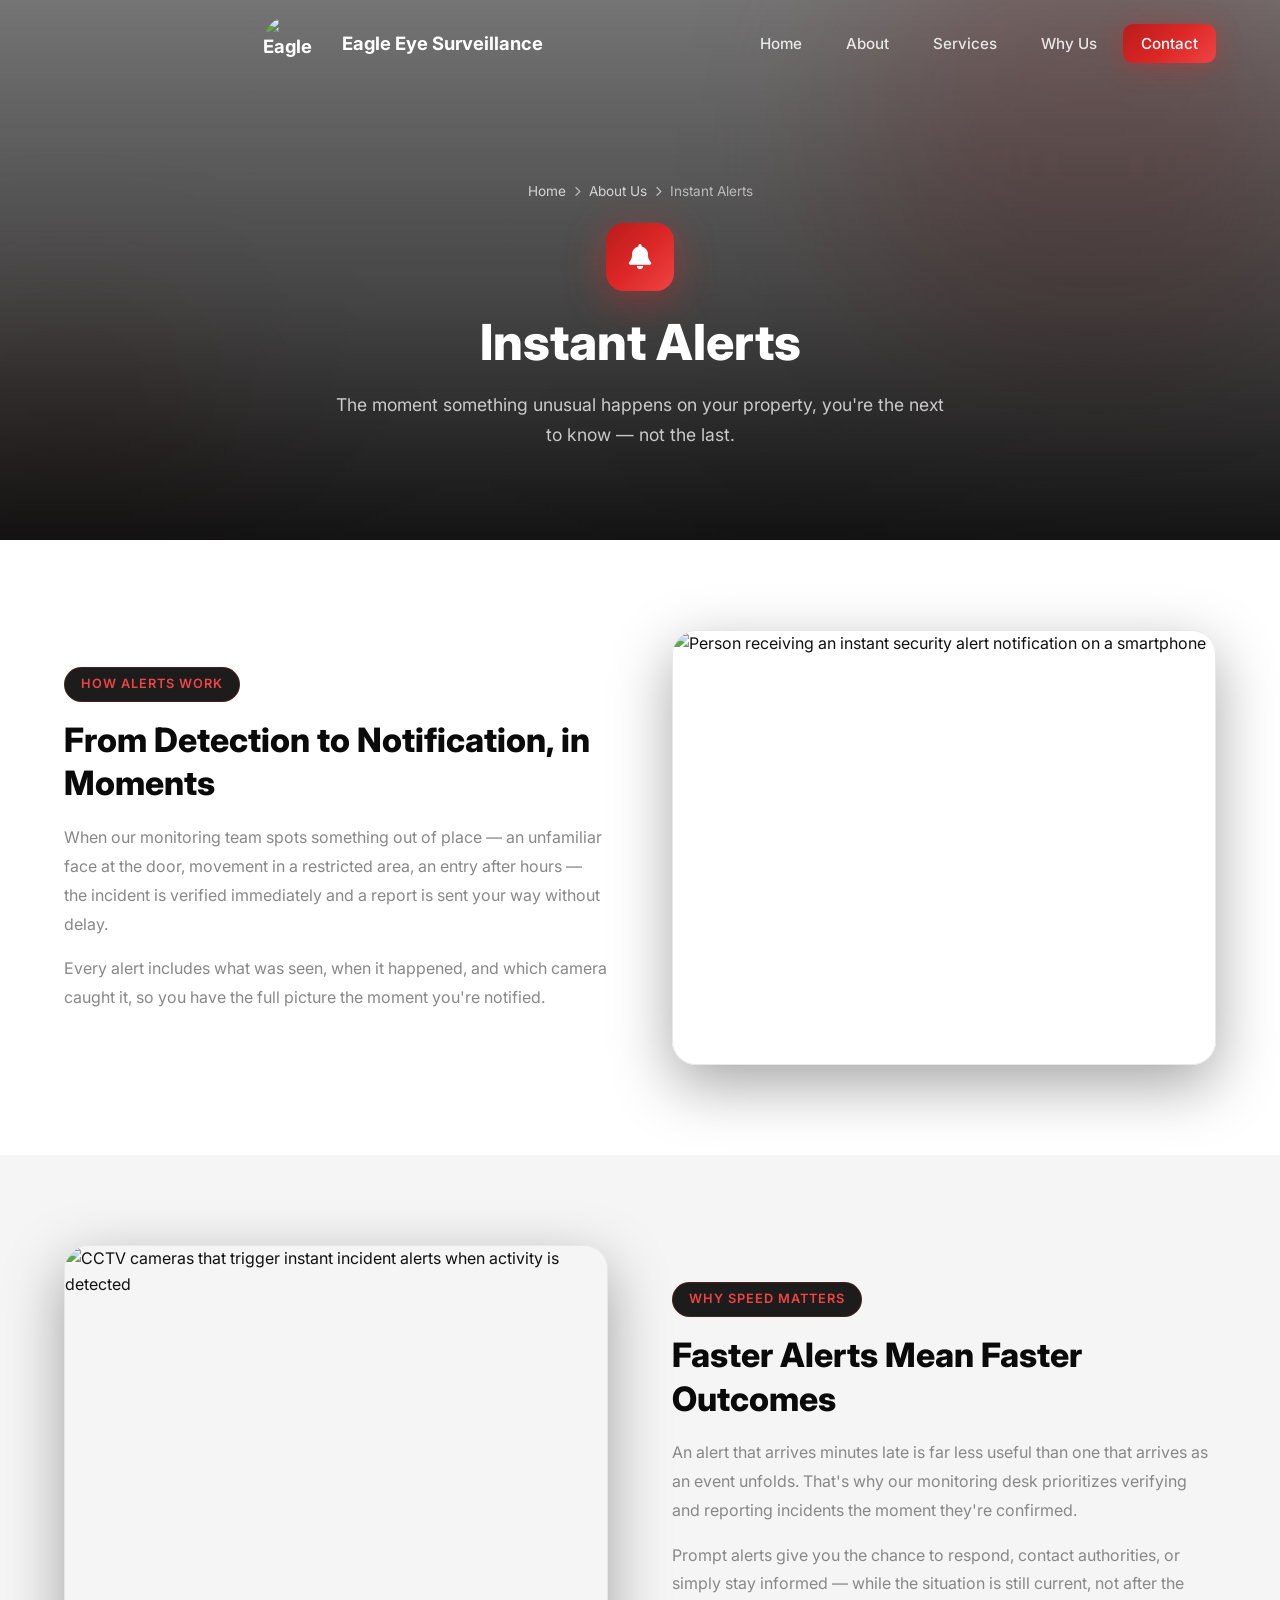
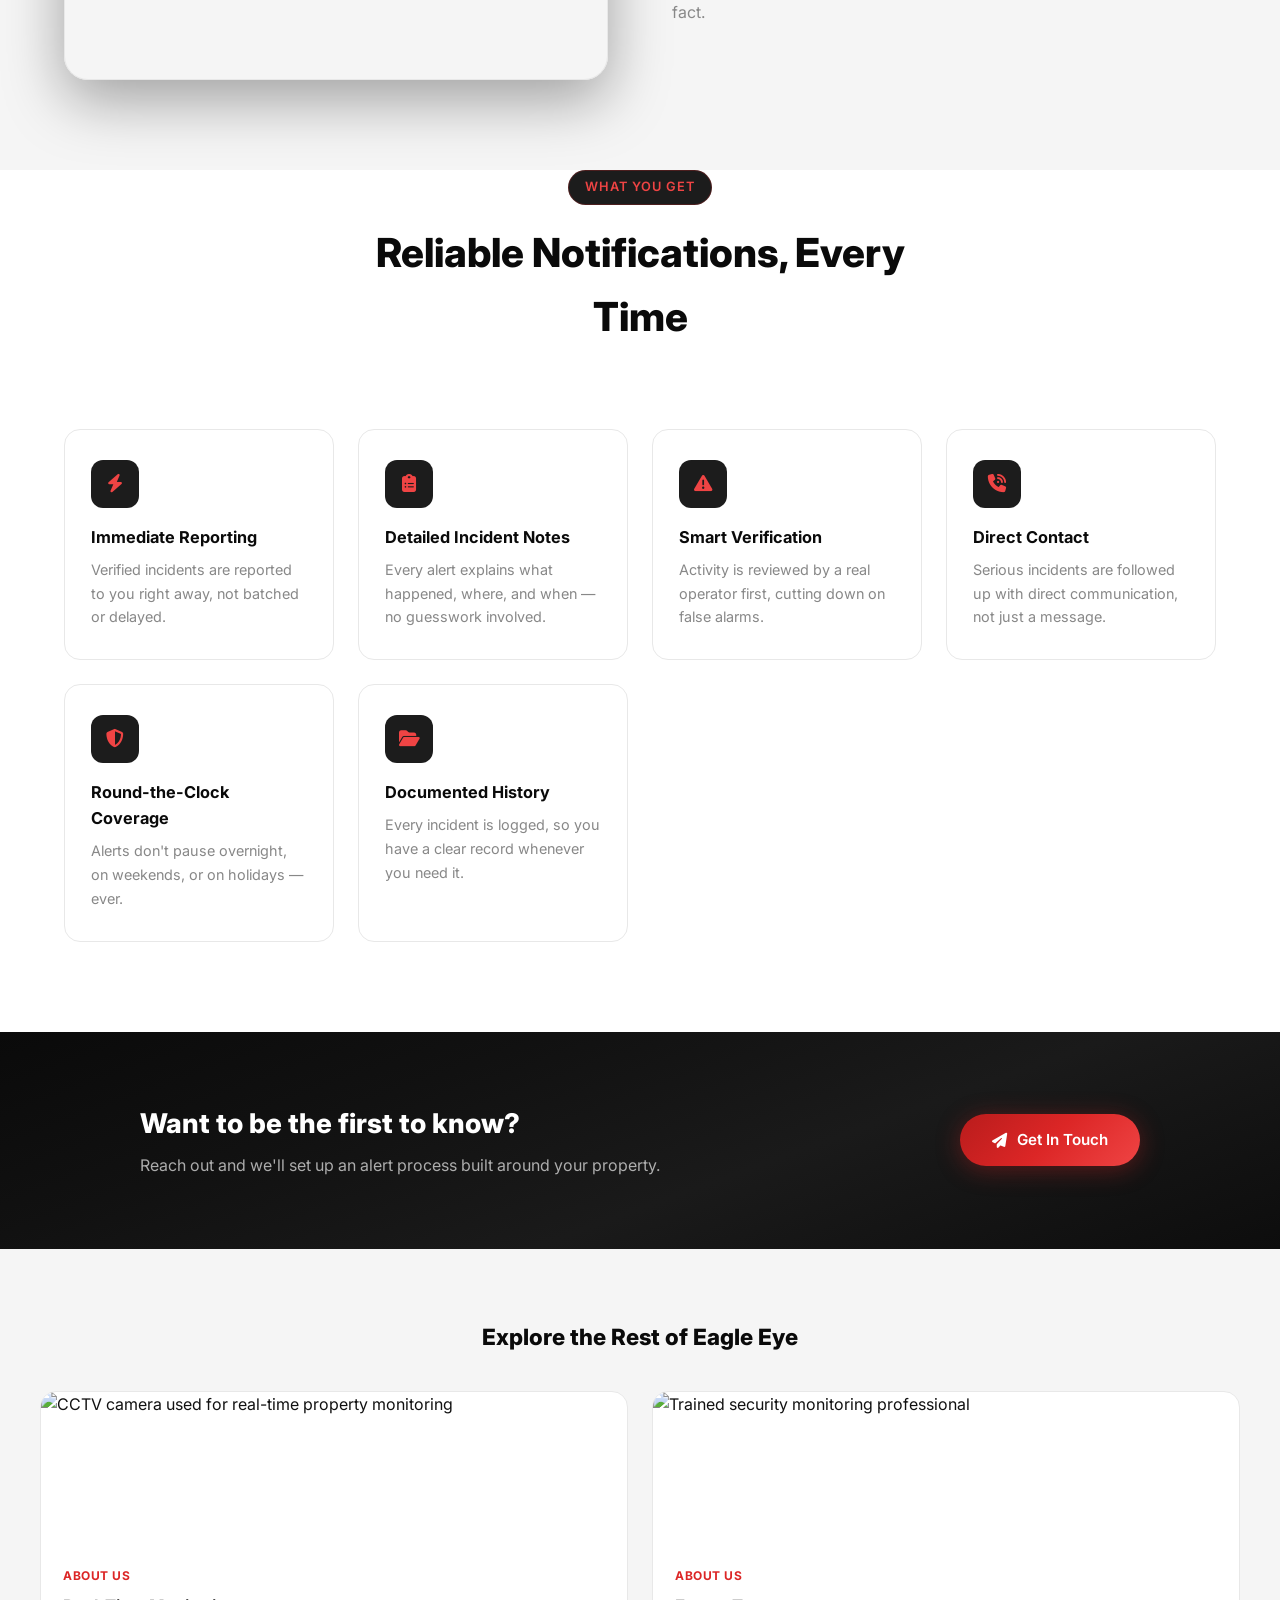
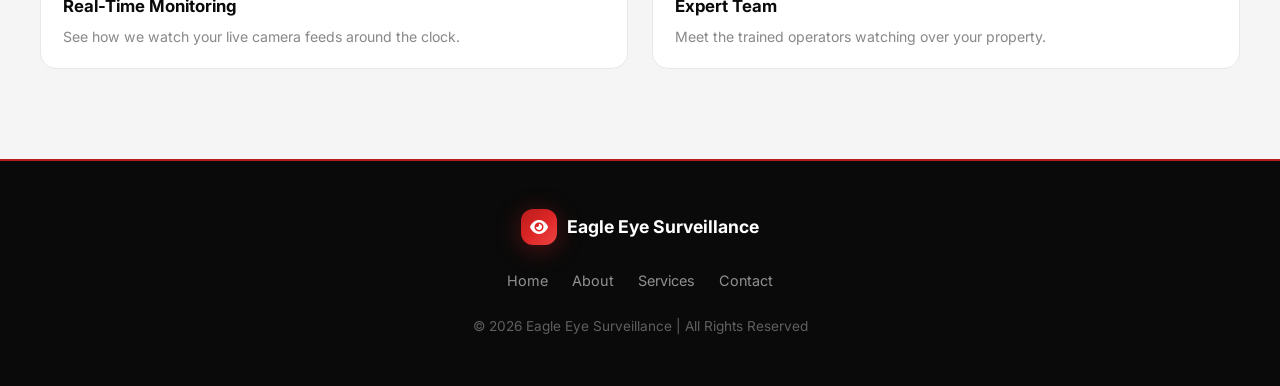
==== Alerts.html @ c729cc8d "Add files via upload" ====
<!DOCTYPE html>
<html lang="en">

<head>
    <meta charset="UTF-8">
    <meta name="viewport" content="width=device-width, initial-scale=1.0">
    <title>Instant Alerts | Eagle Eye Surveillance</title>
    <link rel="stylesheet" href="style.css">
    <link href="https://fonts.googleapis.com/css2?family=Inter:wght@300;400;500;600;700;800&display=swap" rel="stylesheet">
    <link rel="stylesheet" href="https://cdnjs.cloudflare.com/ajax/libs/font-awesome/6.5.1/css/all.min.css">
</head>

<body>

    <div class="bg-orbs" aria-hidden="true">
        <div class="orb orb-1"></div>
        <div class="orb orb-2"></div>
        <div class="orb orb-3"></div>
    </div>

    <!-- Navigation -->
    <nav class="navbar" id="navbar">
        <div class="nav-container">
            <a href="index.html#home" class="logo">
                <a href="#home" class="logo">
                <img src="https://raw.githubusercontent.com/Iqrawaseem8219/eaglee/main/WhatsApp%20Image%202026-08-06%20at%208.54.20%20PM.jpeg" alt="Eagle Eye Surveillance Logo" class="logo-img">
                <span>Eagle Eye Surveillance</span>
            </a>
            </a>

            <button class="hamburger" id="hamburger" aria-label="Toggle menu">
                <span></span>
                <span></span>
                <span></span>
            </button>

            <ul class="nav-links" id="navLinks">
                <li><a href="index.html#home" class="nav-link">Home</a></li>
                <li><a href="index.html#about" class="nav-link active">About</a></li>
                <li><a href="index.html#services" class="nav-link">Services</a></li>
                <li><a href="index.html#features" class="nav-link">Why Us</a></li>
                <li><a href="index.html#contact" class="nav-link nav-cta">Contact</a></li>
            </ul>
        </div>
    </nav>

    <!-- Detail Hero -->
    <section class="detail-hero"
        style="background-image: url('https://images.unsplash.com/photo-1558002038-1055907df827?auto=format&fit=crop&w=1600&q=80');">
        <div class="detail-hero-content">
            <div class="detail-breadcrumb">
                <a href="index.html#home">Home</a>
                <i class="fas fa-chevron-right" style="font-size:0.65rem;"></i>
                <a href="index.html#about">About Us</a>
                <i class="fas fa-chevron-right" style="font-size:0.65rem;"></i>
                <span>Instant Alerts</span>
            </div>
            <div class="detail-hero-icon"><i class="fas fa-bell"></i></div>
            <h1>Instant Alerts</h1>
            <p>
                The moment something unusual happens on your property, you're the next to know —
                not the last.
            </p>
        </div>
    </section>

    <!-- Detail Body -->
    <main class="detail-body">

        <div class="detail-split">
            <div class="detail-split-text reveal">
                <span class="section-tag">How Alerts Work</span>
                <h2>From Detection to Notification, in Moments</h2>
                <p>
                    When our monitoring team spots something out of place — an unfamiliar face at
                    the door, movement in a restricted area, an entry after hours — the incident is
                    verified immediately and a report is sent your way without delay.
                </p>
                <p>
                    Every alert includes what was seen, when it happened, and which camera caught
                    it, so you have the full picture the moment you're notified.
                </p>
            </div>
            <div class="detail-split-visual reveal">
                <img src="https://images.unsplash.com/photo-1558002038-1055907df827?auto=format&fit=crop&w=1000&q=80"
                    alt="Person receiving an instant security alert notification on a smartphone">
            </div>
        </div>

        <div class="detail-split alt">
            <div class="detail-split-inner">
                <div class="detail-split-visual reveal">
                    <img src="https://images.unsplash.com/photo-1563920443079-783e5c786b83?auto=format&fit=crop&w=1000&q=80"
                        alt="CCTV cameras that trigger instant incident alerts when activity is detected">
                </div>
                <div class="detail-split-text reveal">
                    <span class="section-tag">Why Speed Matters</span>
                    <h2>Faster Alerts Mean Faster Outcomes</h2>
                    <p>
                        An alert that arrives minutes late is far less useful than one that arrives
                        as an event unfolds. That's why our monitoring desk prioritizes verifying and
                        reporting incidents the moment they're confirmed.
                    </p>
                    <p>
                        Prompt alerts give you the chance to respond, contact authorities, or simply
                        stay informed — while the situation is still current, not after the fact.
                    </p>
                </div>
            </div>
        </div>

        <div class="section-header reveal" style="padding: 0 24px;">
            <span class="section-tag">What You Get</span>
            <h2>Reliable Notifications, Every Time</h2>
        </div>
        <div class="detail-feature-grid">
            <div class="detail-feature-card reveal">
                <i class="fas fa-bolt"></i>
                <h4>Immediate Reporting</h4>
                <p>Verified incidents are reported to you right away, not batched or delayed.</p>
            </div>
            <div class="detail-feature-card reveal">
                <i class="fas fa-clipboard-list"></i>
                <h4>Detailed Incident Notes</h4>
                <p>Every alert explains what happened, where, and when — no guesswork involved.</p>
            </div>
            <div class="detail-feature-card reveal">
                <i class="fas fa-triangle-exclamation"></i>
                <h4>Smart Verification</h4>
                <p>Activity is reviewed by a real operator first, cutting down on false alarms.</p>
            </div>
            <div class="detail-feature-card reveal">
                <i class="fas fa-phone-volume"></i>
                <h4>Direct Contact</h4>
                <p>Serious incidents are followed up with direct communication, not just a message.</p>
            </div>
            <div class="detail-feature-card reveal">
                <i class="fas fa-shield-halved"></i>
                <h4>Round-the-Clock Coverage</h4>
                <p>Alerts don't pause overnight, on weekends, or on holidays — ever.</p>
            </div>
            <div class="detail-feature-card reveal">
                <i class="fas fa-folder-open"></i>
                <h4>Documented History</h4>
                <p>Every incident is logged, so you have a clear record whenever you need it.</p>
            </div>
        </div>

        <section class="detail-cta">
            <div class="detail-cta-inner">
                <div>
                    <h3>Want to be the first to know?</h3>
                    <p>Reach out and we'll set up an alert process built around your property.</p>
                </div>
                <a href="index.html#contact" class="btn btn-primary">
                    <i class="fas fa-paper-plane"></i> Get In Touch
                </a>
            </div>
        </section>

        <section class="other-sections">
            <div class="other-sections-inner">
                <h3>Explore the Rest of Eagle Eye</h3>
                <div class="other-cards">
                    <a href="Monitoring.html" class="other-card">
                        <img src="https://images.unsplash.com/photo-1566060475410-1159300f046f?auto=format&fit=crop&w=600&q=80"
                            alt="CCTV camera used for real-time property monitoring">
                        <div class="other-card-body">
                            <span>About Us</span>
                            <h4>Real-Time Monitoring</h4>
                            <p>See how we watch your live camera feeds around the clock.</p>
                        </div>
                    </a>
                    <a href="team.html" class="other-card">
                        <img src="https://images.unsplash.com/photo-1485230405346-71acb9518d9c?auto=format&fit=crop&w=600&q=80"
                            alt="Trained security monitoring professional">
                        <div class="other-card-body">
                            <span>About Us</span>
                            <h4>Expert Team</h4>
                            <p>Meet the trained operators watching over your property.</p>
                        </div>
                    </a>
                </div>
            </div>
        </section>

    </main>

    <!-- Footer -->
    <footer class="footer">
        <div class="footer-content">
            <div class="footer-brand">
                <div class="logo-icon small">
                    <i class="fas fa-eye"></i>
                </div>
                <span>Eagle Eye Surveillance</span>
            </div>
            <div class="footer-links">
                <a href="index.html#home">Home</a>
                <a href="index.html#about">About</a>
                <a href="index.html#services">Services</a>
                <a href="index.html#contact">Contact</a>
            </div>
            <p class="footer-copy">&copy; 2026 Eagle Eye Surveillance | All Rights Reserved</p>
        </div>
    </footer>

    <button class="back-to-top" id="backToTop" aria-label="Back to top">
        <i class="fas fa-arrow-up"></i>
    </button>

    <script src="script.js"></script>
</body>

</html>
---- style.css ----
/* ===== CSS Variables — Black, Red & White ===== */
:root {
    --black: #0a0a0a;
    --black-soft: #111111;
    --black-card: #161616;
    --black-muted: #1c1c1c;
    --gray-dark: #2a2a2a;
    --gray-mid: #888888;
    --gray-light: #cccccc;
    --white: #ffffff;
    --white-soft: #f5f5f5;
    --white-muted: #e8e8e8;
    --red: #dc2626;
    --red-bright: #ef4444;
    --red-dark: #b91c1c;
    --red-deep: #991b1b;
    --gradient-primary: linear-gradient(135deg, #b91c1c 0%, #dc2626 50%, #ef4444 100%);
    --gradient-hero: linear-gradient(160deg, #0a0a0a 0%, #111111 30%, #1a1a1a 60%, #0d0d0d 100%);
    --shadow-sm: 0 2px 8px rgba(0, 0, 0, 0.15);
    --shadow-md: 0 8px 30px rgba(0, 0, 0, 0.25);
    --shadow-lg: 0 20px 60px rgba(0, 0, 0, 0.35);
    --shadow-red: 0 4px 25px rgba(220, 38, 38, 0.35);
    --shadow-red-lg: 0 8px 40px rgba(220, 38, 38, 0.45);
    --radius: 16px;
    --radius-lg: 24px;
    --transition: 0.35s cubic-bezier(0.4, 0, 0.2, 1);
}

/* ===== Reset & Base ===== */
*,
*::before,
*::after {
    margin: 0;
    padding: 0;
    box-sizing: border-box;
}

html {
    scroll-behavior: smooth;
    scroll-padding-top: 80px;
}

body {
    font-family: 'Inter', sans-serif;
    background: var(--white-soft);
    color: var(--black-soft);
    overflow-x: hidden;
    line-height: 1.6;
}

/* ===== Background Orbs ===== */
.bg-orbs {
    position: fixed;
    inset: 0;
    pointer-events: none;
    z-index: 0;
    overflow: hidden;
}

.orb {
    position: absolute;
    border-radius: 50%;
    filter: blur(90px);
    opacity: 0.25;
    animation: float 20s ease-in-out infinite;
}

.orb-1 {
    width: 500px;
    height: 500px;
    background: var(--red);
    top: -10%;
    right: -5%;
    animation-delay: 0s;
}

.orb-2 {
    width: 400px;
    height: 400px;
    background: var(--red-dark);
    bottom: 20%;
    left: -10%;
    animation-delay: -7s;
}

.orb-3 {
    width: 300px;
    height: 300px;
    background: #333;
    top: 50%;
    left: 50%;
    animation-delay: -14s;
}

@keyframes float {
    0%, 100% { transform: translate(0, 0) scale(1); }
    33% { transform: translate(30px, -30px) scale(1.05); }
    66% { transform: translate(-20px, 20px) scale(0.95); }
}

/* ===== Navigation ===== */
.navbar {
    position: fixed;
    top: 0;
    left: 0;
    width: 100%;
    z-index: 1000;
    padding: 16px 0;
    transition: var(--transition);
    background: transparent;
}

.navbar.scrolled {
    background: rgba(10, 10, 10, 0.95);
    backdrop-filter: blur(20px);
    -webkit-backdrop-filter: blur(20px);
    box-shadow: 0 4px 30px rgba(0, 0, 0, 0.4);
    padding: 12px 0;
}

.nav-container {
    max-width: 1200px;
    margin: 0 auto;
    padding: 0 24px;
    display: flex;
    justify-content: space-between;
    align-items: center;
}

.logo {
    display: flex;
    align-items: center;
    gap: 12px;
    text-decoration: none;
    color: var(--white);
    font-weight: 700;
    font-size: 1.15rem;
    transition: var(--transition);
}

.logo:hover {
    transform: scale(1.03);
}

.logo-icon {
    width: 44px;
    height: 44px;
    background: var(--gradient-primary);
    border-radius: 12px;
    display: flex;
    align-items: center;
    justify-content: center;
    font-size: 1.2rem;
    color: var(--white);
    box-shadow: var(--shadow-red);
    transition: var(--transition);
}

.logo:hover .logo-icon {
    transform: rotate(-8deg) scale(1.08);
    box-shadow: var(--shadow-red-lg);
}

.logo-icon.small {
    width: 36px;
    height: 36px;
    font-size: 1rem;
}

.nav-links {
    display: flex;
    list-style: none;
    gap: 8px;
    align-items: center;
}

.nav-link {
    color: rgba(255, 255, 255, 0.85);
    text-decoration: none;
    padding: 10px 18px;
    border-radius: 10px;
    font-weight: 500;
    font-size: 0.95rem;
    transition: var(--transition);
    position: relative;
}

.nav-link::after {
    content: '';
    position: absolute;
    bottom: 4px;
    left: 50%;
    width: 0;
    height: 2px;
    background: var(--red-bright);
    transition: var(--transition);
    transform: translateX(-50%);
    border-radius: 2px;
}

.nav-link:hover,
.nav-link.active {
    color: var(--white);
    background: rgba(255, 255, 255, 0.06);
}

.nav-link:hover::after,
.nav-link.active::after {
    width: 60%;
}

.nav-cta {
    background: var(--gradient-primary) !important;
    color: var(--white) !important;
    box-shadow: var(--shadow-red);
}

.nav-cta:hover {
    transform: translateY(-2px);
    box-shadow: var(--shadow-red-lg);
}

.nav-cta::after {
    display: none;
}

/* Hamburger */
.hamburger {
    display: none;
    flex-direction: column;
    gap: 5px;
    background: none;
    border: none;
    cursor: pointer;
    padding: 8px;
    z-index: 1001;
}

.hamburger span {
    display: block;
    width: 26px;
    height: 2.5px;
    background: var(--white);
    border-radius: 3px;
    transition: var(--transition);
}

.hamburger.active span:nth-child(1) {
    transform: rotate(45deg) translate(5px, 5px);
}

.hamburger.active span:nth-child(2) {
    opacity: 0;
}

.hamburger.active span:nth-child(3) {
    transform: rotate(-45deg) translate(5px, -5px);
}

/* ===== Hero Section ===== */
.hero {
    min-height: 100vh;
    background: var(--gradient-hero);
    display: flex;
    align-items: center;
    justify-content: center;
    position: relative;
    overflow: hidden;
    padding: 120px 24px 80px;
}

.hero-grid {
    position: absolute;
    inset: 0;
    background-image:
        linear-gradient(rgba(220, 38, 38, 0.04) 1px, transparent 1px),
        linear-gradient(90deg, rgba(220, 38, 38, 0.04) 1px, transparent 1px);
    background-size: 60px 60px;
    mask-image: radial-gradient(ellipse at center, black 20%, transparent 70%);
    -webkit-mask-image: radial-gradient(ellipse at center, black 20%, transparent 70%);
}

.hero-content {
    position: relative;
    z-index: 2;
    text-align: center;
    max-width: 900px;
    color: var(--white);
}

.hero-badge {
    display: inline-flex;
    align-items: center;
    gap: 8px;
    background: rgba(255, 255, 255, 0.06);
    border: 1px solid rgba(220, 38, 38, 0.4);
    backdrop-filter: blur(10px);
    padding: 8px 20px;
    border-radius: 50px;
    font-size: 0.875rem;
    font-weight: 500;
    margin-bottom: 28px;
    animation: fadeInDown 0.8s ease;
}

.hero-badge i {
    color: var(--red-bright);
}

.hero-title {
    font-size: clamp(2.2rem, 5vw, 3.75rem);
    font-weight: 800;
    line-height: 1.15;
    margin-bottom: 24px;
    animation: fadeInUp 0.8s ease 0.1s both;
}

.gradient-text {
    background: linear-gradient(135deg, #ef4444, #dc2626, #ffffff);
    -webkit-background-clip: text;
    -webkit-text-fill-color: transparent;
    background-clip: text;
}

.hero-subtitle {
    font-size: clamp(1rem, 2vw, 1.25rem);
    color: rgba(255, 255, 255, 0.7);
    max-width: 650px;
    margin: 0 auto 40px;
    line-height: 1.7;
    animation: fadeInUp 0.8s ease 0.2s both;
}

.hero-buttons {
    display: flex;
    gap: 16px;
    justify-content: center;
    flex-wrap: wrap;
    margin-bottom: 60px;
    animation: fadeInUp 0.8s ease 0.3s both;
}

/* ===== Buttons ===== */
.btn {
    display: inline-flex;
    align-items: center;
    gap: 10px;
    padding: 14px 32px;
    border-radius: 50px;
    font-weight: 600;
    font-size: 0.95rem;
    text-decoration: none;
    border: none;
    cursor: pointer;
    transition: var(--transition);
    position: relative;
    overflow: hidden;
}

.btn::before {
    content: '';
    position: absolute;
    inset: 0;
    background: linear-gradient(135deg, rgba(255,255,255,0.15), transparent);
    opacity: 0;
    transition: var(--transition);
}

.btn:hover::before {
    opacity: 1;
}

.btn-primary {
    background: var(--gradient-primary);
    color: var(--white);
    box-shadow: var(--shadow-red);
}

.btn-primary:hover {
    transform: translateY(-3px);
    box-shadow: var(--shadow-red-lg);
}

.btn-outline {
    background: transparent;
    color: var(--white);
    border: 2px solid rgba(255, 255, 255, 0.3);
}

.btn-outline:hover {
    background: rgba(220, 38, 38, 0.15);
    border-color: var(--red-bright);
    transform: translateY(-3px);
}

.btn-gmail {
    background: var(--gradient-primary);
    color: var(--white);
    box-shadow: var(--shadow-red);
    width: auto;
    justify-content: center;
    padding: 16px 36px;
    font-size: 1rem;
}

.btn-gmail:hover {
    transform: translateY(-3px) scale(1.02);
    box-shadow: var(--shadow-red-lg);
}

.btn-gmail i {
    transition: var(--transition);
}

.btn-gmail:hover i {
    transform: translateX(4px) translateY(-2px);
}

/* Hero Stats */
.hero-stats {
    display: flex;
    align-items: center;
    justify-content: center;
    gap: 32px;
    flex-wrap: wrap;
    animation: fadeInUp 0.8s ease 0.4s both;
}

.stat {
    text-align: center;
}

.stat-number {
    font-size: 2.5rem;
    font-weight: 800;
    color: var(--red-bright);
}

.stat-suffix {
    font-size: 1.5rem;
    font-weight: 700;
    color: var(--red-bright);
}

.stat-label {
    display: block;
    font-size: 0.85rem;
    color: rgba(255, 255, 255, 0.55);
    margin-top: 4px;
    font-weight: 500;
}

.stat-divider {
    width: 1px;
    height: 50px;
    background: rgba(255, 255, 255, 0.12);
}

.hero-scroll {
    position: absolute;
    bottom: 30px;
    left: 50%;
    transform: translateX(-50%);
    animation: bounce 2s infinite;
}

.hero-scroll a {
    color: rgba(255, 255, 255, 0.45);
    font-size: 1.2rem;
    transition: var(--transition);
}

.hero-scroll a:hover {
    color: var(--red-bright);
}

/* ===== Home Showcase (picture section) ===== */
.home-showcase {
    background: var(--black);
    padding: 100px 24px;
    position: relative;
    z-index: 1;
    overflow: hidden;
    border-bottom: 1px solid rgba(255, 255, 255, 0.06);
}

.showcase-grid {
    max-width: 1200px;
    margin: 0 auto;
    display: grid;
    grid-template-columns: 1fr 1fr;
    gap: 64px;
    align-items: center;
}

.showcase-text {
    color: var(--white);
}

.showcase-text .section-tag {
    margin-bottom: 18px;
}

.showcase-text h2 {
    font-size: clamp(1.7rem, 3.4vw, 2.3rem);
    font-weight: 800;
    margin-bottom: 18px;
    line-height: 1.25;
}

.showcase-text > p {
    color: rgba(255, 255, 255, 0.65);
    line-height: 1.75;
    margin-bottom: 28px;
}

.showcase-list {
    list-style: none;
    display: flex;
    flex-direction: column;
    gap: 16px;
}

.showcase-list li {
    display: flex;
    align-items: flex-start;
    gap: 14px;
    color: rgba(255, 255, 255, 0.8);
    font-size: 0.95rem;
    line-height: 1.6;
}

.showcase-list li i {
    width: 28px;
    height: 28px;
    min-width: 28px;
    border-radius: 8px;
    background: rgba(220, 38, 38, 0.15);
    color: var(--red-bright);
    display: flex;
    align-items: center;
    justify-content: center;
    font-size: 0.8rem;
    margin-top: 2px;
}

.showcase-visual {
    position: relative;
}

.showcase-image-wrap {
    position: relative;
    border-radius: var(--radius-lg);
    overflow: hidden;
    box-shadow: var(--shadow-lg);
    border: 1px solid rgba(255, 255, 255, 0.1);
    aspect-ratio: 4 / 3.1;
}

.showcase-image-wrap img {
    width: 100%;
    height: 100%;
    object-fit: cover;
    display: block;
    transition: transform 0.8s ease;
}

.showcase-image-wrap:hover img {
    transform: scale(1.06);
}

.showcase-image-wrap::after {
    content: '';
    position: absolute;
    inset: 0;
    background: linear-gradient(180deg, transparent 50%, rgba(0, 0, 0, 0.55) 100%);
    pointer-events: none;
}

.showcase-badge {
    position: absolute;
    bottom: 22px;
    left: 22px;
    z-index: 2;
    display: flex;
    align-items: center;
    gap: 14px;
    background: rgba(10, 10, 10, 0.85);
    backdrop-filter: blur(10px);
    -webkit-backdrop-filter: blur(10px);
    border: 1px solid rgba(220, 38, 38, 0.4);
    padding: 14px 20px;
    border-radius: 14px;
}

.showcase-badge i {
    font-size: 1.4rem;
    color: var(--red-bright);
}

.showcase-badge strong {
    display: block;
    color: var(--white);
    font-size: 1.05rem;
    font-weight: 700;
}

.showcase-badge span {
    display: block;
    color: rgba(255, 255, 255, 0.6);
    font-size: 0.78rem;
    margin-top: 2px;
}

.showcase-ring {
    position: absolute;
    top: -24px;
    right: -24px;
    width: 90px;
    height: 90px;
    border: 2px solid rgba(220, 38, 38, 0.35);
    border-radius: 50%;
    z-index: 0;
}

/* ===== Sections ===== */
.section {
    padding: 100px 24px;
    position: relative;
    z-index: 1;
}

.section-header {
    text-align: center;
    max-width: 650px;
    margin: 0 auto 60px;
}

.section-tag {
    display: inline-block;
    background: var(--black-muted);
    color: var(--red-bright);
    padding: 6px 16px;
    border-radius: 50px;
    font-size: 0.8rem;
    font-weight: 600;
    text-transform: uppercase;
    letter-spacing: 1px;
    margin-bottom: 16px;
    border: 1px solid rgba(220, 38, 38, 0.25);
}

.section-tag.light {
    background: rgba(220, 38, 38, 0.12);
    color: var(--red-bright);
    border-color: rgba(220, 38, 38, 0.3);
}

.section-header h2 {
    font-size: clamp(1.8rem, 4vw, 2.5rem);
    font-weight: 800;
    color: var(--black);
    margin-bottom: 16px;
}

.features .section-header h2 {
    color: var(--white);
}

.section-desc {
    color: var(--gray-mid);
    font-size: 1.05rem;
}

.section-desc.light {
    color: rgba(255, 255, 255, 0.6);
}

/* ===== About ===== */
.about {
    background: var(--white);
}

.about-grid {
    display: grid;
    grid-template-columns: repeat(auto-fit, minmax(300px, 1fr));
    gap: 30px;
    max-width: 1200px;
    margin: 0 auto;
}

.about-card {
    background: var(--white);
    padding: 40px 32px;
    border-radius: var(--radius-lg);
    box-shadow: var(--shadow-sm);
    border: 1px solid var(--white-muted);
    transition: var(--transition);
    text-align: center;
    display: block;
    text-decoration: none;
    color: inherit;
    cursor: pointer;
    position: relative;
}

.about-card:hover {
    transform: translateY(-8px);
    box-shadow: var(--shadow-lg);
    border-color: var(--red);
}

.about-cta {
    display: inline-flex;
    align-items: center;
    justify-content: center;
    gap: 6px;
    margin-top: 20px;
    color: var(--red);
    font-weight: 600;
    font-size: 0.85rem;
    letter-spacing: 0.2px;
    opacity: 0;
    transform: translateY(6px);
    transition: var(--transition);
}

.about-card:hover .about-cta {
    opacity: 1;
    transform: translateY(0);
}

.about-cta i {
    transition: var(--transition);
    font-size: 0.8rem;
}

.about-card:hover .about-cta i {
    transform: translateX(4px);
}

.about-icon {
    width: 64px;
    height: 64px;
    background: var(--gradient-primary);
    border-radius: 16px;
    display: flex;
    align-items: center;
    justify-content: center;
    margin: 0 auto 24px;
    font-size: 1.5rem;
    color: var(--white);
    transition: var(--transition);
}

.about-card:hover .about-icon {
    transform: scale(1.1) rotate(-5deg);
    box-shadow: var(--shadow-red);
}

.about-card h3 {
    font-size: 1.25rem;
    font-weight: 700;
    color: var(--black);
    margin-bottom: 12px;
}

.about-card p {
    color: var(--gray-mid);
    line-height: 1.7;
}

/* ===== Services Cards ===== */
.services {
    background: linear-gradient(180deg, var(--white-soft) 0%, var(--white) 100%);
}

.cards {
    display: grid;
    grid-template-columns: repeat(auto-fit, minmax(320px, 1fr));
    gap: 28px;
    max-width: 1200px;
    margin: 0 auto;
}

.card {
    background: var(--white);
    padding: 36px 32px;
    border-radius: var(--radius-lg);
    box-shadow: var(--shadow-sm);
    border: 1px solid var(--white-muted);
    transition: var(--transition);
    position: relative;
    overflow: hidden;
}

.card::before {
    content: '';
    position: absolute;
    top: 0;
    left: 0;
    right: 0;
    height: 3px;
    background: var(--gradient-primary);
    transform: scaleX(0);
    transform-origin: left;
    transition: var(--transition);
}

.card:hover {
    transform: translateY(-10px);
    box-shadow: var(--shadow-lg);
    border-color: rgba(220, 38, 38, 0.3);
}

.card:hover::before {
    transform: scaleX(1);
}

.card-icon {
    width: 56px;
    height: 56px;
    background: var(--black-muted);
    border-radius: 14px;
    display: flex;
    align-items: center;
    justify-content: center;
    font-size: 1.3rem;
    color: var(--red-bright);
    margin-bottom: 20px;
    transition: var(--transition);
}

.card:hover .card-icon {
    background: var(--gradient-primary);
    color: var(--white);
    transform: scale(1.1);
}

.card h3 {
    font-size: 1.15rem;
    font-weight: 700;
    color: var(--black);
    margin-bottom: 10px;
}

.card p {
    color: var(--gray-mid);
    font-size: 0.95rem;
    line-height: 1.6;
}

.card-hover-line {
    position: absolute;
    bottom: 0;
    left: 0;
    width: 100%;
    height: 0;
    background: linear-gradient(135deg, rgba(220, 38, 38, 0.04), rgba(0, 0, 0, 0.03));
    transition: var(--transition);
}

.card:hover .card-hover-line {
    height: 100%;
    z-index: -1;
}

/* ===== Features ===== */
.features {
    background: var(--gradient-hero);
    color: var(--white);
}

.feature-grid {
    display: grid;
    grid-template-columns: repeat(auto-fit, minmax(250px, 1fr));
    gap: 24px;
    max-width: 1200px;
    margin: 0 auto 50px;
}

.feature-item {
    background: rgba(255, 255, 255, 0.04);
    border: 1px solid rgba(255, 255, 255, 0.08);
    backdrop-filter: blur(10px);
    padding: 36px 28px;
    border-radius: var(--radius);
    text-align: center;
    transition: var(--transition);
}

.feature-item:hover {
    background: rgba(220, 38, 38, 0.1);
    transform: translateY(-6px);
    border-color: rgba(220, 38, 38, 0.45);
    box-shadow: 0 10px 40px rgba(0, 0, 0, 0.4);
}

.feature-icon {
    width: 60px;
    height: 60px;
    background: var(--gradient-primary);
    border-radius: 50%;
    display: flex;
    align-items: center;
    justify-content: center;
    margin: 0 auto 18px;
    font-size: 1.3rem;
    color: var(--white);
    transition: var(--transition);
}

.feature-item:hover .feature-icon {
    transform: scale(1.15);
    box-shadow: var(--shadow-red);
}

.feature-item h3 {
    font-size: 1.1rem;
    font-weight: 700;
    margin-bottom: 8px;
}

.feature-item p {
    font-size: 0.9rem;
    color: rgba(255, 255, 255, 0.6);
}

.features-quote {
    text-align: center;
    max-width: 700px;
    margin: 0 auto;
    font-size: 1.1rem;
    color: rgba(255, 255, 255, 0.65);
    font-style: italic;
    line-height: 1.8;
}

/* ===== Contact ===== */
.contact {
    background: var(--white-soft);
}
.contact-wrapper{
    display: flex;
    justify-content: space-between;
    align-items: center;
    gap: 60px;
    flex-wrap: wrap;
}

.contact-logo{
    flex: 1;
    display: flex;
    flex-direction: column;
    justify-content: center;
    align-items: center;
    text-align: center;
}
.contact-logo-img{
    width: 520px;
    height: auto;
    object-fit: contain;
}
.contact-wrapper {
    max-width: 900px;
    margin: 0 auto;
    display: grid;
    grid-template-columns: 200px 1fr;
    gap: 50px;
    align-items: center;
}


.contact-logo-badge {
    width: 110px;
    height: 110px;
    border-radius: 50%;
    background: var(--gradient-primary);
    display: flex;
    align-items: center;
    justify-content: center;
    box-shadow: var(--shadow-red-lg);
    position: relative;
    transition: var(--transition);
    margin: 0 auto;
}

.contact-logo-badge::after {
    content: '';
    position: absolute;
    inset: -10px;
    border-radius: 50%;
    border: 2px solid rgba(220, 38, 38, 0.25);
}

.contact-logo:hover .contact-logo-badge {
    transform: rotate(-6deg) scale(1.06);
}

.contact-logo-badge i {
    font-size: 2.3rem;
    color: var(--white);
}

.contact-logo-name {
    margin-top: 18px;
    font-weight: 800;
    letter-spacing: 1.5px;
    text-transform: uppercase;
    font-size: 0.95rem;
    color: var(--black);
}

.contact-logo-tag {
    margin-top: 4px;
    font-size: 0.8rem;
    color: var(--gray-mid);
    letter-spacing: 0.5px;
}

.contact-info {
    text-align: left;
    flex: 1;
}

.contact-info h2 {
    font-size: clamp(1.8rem, 3vw, 2.2rem);
    font-weight: 800;
    color: var(--black);
    margin-bottom: 16px;
}

.contact-info > p {
    color: var(--gray-mid);
    margin-bottom: 32px;
    line-height: 1.7;
}

.contact-details {
    display: flex;
    flex-direction: column;
    gap: 16px;
    margin-bottom: 32px;
}

.contact-item {
    display: flex;
    align-items: center;
    gap: 16px;
    padding: 16px 20px;
    background: var(--white);
    border-radius: var(--radius);
    border: 1px solid var(--white-muted);
    transition: var(--transition);
}

.contact-item:hover {
    border-color: var(--red);
    box-shadow: var(--shadow-md);
    transform: translateX(6px);
}

.contact-item-icon {
    width: 48px;
    height: 48px;
    background: var(--black-muted);
    border-radius: 12px;
    display: flex;
    align-items: center;
    justify-content: center;
    color: var(--red-bright);
    font-size: 1.1rem;
    flex-shrink: 0;
    transition: var(--transition);
}

.contact-item:hover .contact-item-icon {
    background: var(--gradient-primary);
    color: var(--white);
}

.contact-label {
    display: block;
    font-size: 0.8rem;
    color: var(--gray-mid);
    font-weight: 500;
    text-transform: uppercase;
    letter-spacing: 0.5px;
}

.contact-value {
    display: block;
    font-weight: 600;
    color: var(--black);
    font-size: 0.95rem;
}

.contact-email-action {
    display: flex;
    flex-direction: column;
    align-items: flex-start;
    gap: 12px;
}

.email-note {
    font-size: 0.82rem;
    color: var(--gray-mid);
}

.email-note i {
    margin-right: 4px;
    color: var(--red);
}

/* ===== Footer ===== */
.footer {
    background: var(--black);
    color: rgba(255, 255, 255, 0.65);
    padding: 48px 24px;
    position: relative;
    z-index: 1;
    border-top: 2px solid var(--red-dark);
}

.footer-content {
    max-width: 1200px;
    margin: 0 auto;
    text-align: center;
}

.footer-brand {
    display: flex;
    align-items: center;
    justify-content: center;
    gap: 10px;
    color: var(--white);
    font-weight: 700;
    font-size: 1.1rem;
    margin-bottom: 24px;
}

.footer-links {
    display: flex;
    justify-content: center;
    gap: 24px;
    margin-bottom: 24px;
    flex-wrap: wrap;
}

.footer-links a {
    color: rgba(255, 255, 255, 0.55);
    text-decoration: none;
    font-size: 0.9rem;
    transition: var(--transition);
    position: relative;
}

.footer-links a::after {
    content: '';
    position: absolute;
    bottom: -4px;
    left: 0;
    width: 0;
    height: 2px;
    background: var(--red-bright);
    transition: var(--transition);
}

.footer-links a:hover {
    color: var(--white);
}

.footer-links a:hover::after {
    width: 100%;
}

.footer-copy {
    font-size: 0.85rem;
    color: rgba(255, 255, 255, 0.35);
}

/* ===== Back to Top ===== */
.back-to-top {
    position: fixed;
    bottom: 30px;
    right: 30px;
    width: 48px;
    height: 48px;
    background: var(--gradient-primary);
    color: var(--white);
    border: none;
    border-radius: 14px;
    cursor: pointer;
    font-size: 1rem;
    box-shadow: var(--shadow-red);
    opacity: 0;
    visibility: hidden;
    transform: translateY(20px);
    transition: var(--transition);
    z-index: 999;
}

.back-to-top.visible {
    opacity: 1;
    visibility: visible;
    transform: translateY(0);
}

.back-to-top:hover {
    transform: translateY(-4px);
    box-shadow: var(--shadow-red-lg);
}

/* ===== Scroll Reveal ===== */
.reveal {
    opacity: 0;
    transform: translateY(40px);
    transition: opacity 0.7s ease, transform 0.7s ease;
}

.reveal.visible {
    opacity: 1;
    transform: translateY(0);
}

/* ===== Animations ===== */
@keyframes fadeInUp {
    from {
        opacity: 0;
        transform: translateY(30px);
    }
    to {
        opacity: 1;
        transform: translateY(0);
    }
}

@keyframes fadeInDown {
    from {
        opacity: 0;
        transform: translateY(-20px);
    }
    to {
        opacity: 1;
        transform: translateY(0);
    }
}

@keyframes bounce {
    0%, 20%, 50%, 80%, 100% { transform: translateX(-50%) translateY(0); }
    40% { transform: translateX(-50%) translateY(-10px); }
    60% { transform: translateX(-50%) translateY(-5px); }
}

/* ===== Responsive ===== */
@media (max-width: 768px) {
    .hamburger {
        display: flex;
    }

    .nav-links {
        position: fixed;
        top: 0;
        right: -100%;
        width: 280px;
        height: 100vh;
        background: rgba(10, 10, 10, 0.98);
        backdrop-filter: blur(20px);
        flex-direction: column;
        justify-content: center;
        align-items: center;
        gap: 8px;
        transition: var(--transition);
        padding: 40px;
    }

    .nav-links.open {
        right: 0;
    }

    .nav-link {
        font-size: 1.05rem;
        width: 100%;
        text-align: center;
    }

    .hero {
        padding: 100px 20px 60px;
    }

    .hero-stats {
        gap: 20px;
    }

    .stat-divider {
        display: none;
    }

    .stat-number {
        font-size: 2rem;
    }

    .section {
        padding: 70px 20px;
    }

    .cards {
        grid-template-columns: 1fr;
    }

    .about-grid {
        grid-template-columns: 1fr;
    }

    .hero-buttons {
        flex-direction: column;
        align-items: center;
    }

    .btn {
        width: 100%;
        max-width: 280px;
        justify-content: center;
    }

    .btn-gmail {
        width: 100%;
        max-width: 320px;
    }

    .back-to-top {
        bottom: 20px;
        right: 20px;
        width: 42px;
        height: 42px;
    }

    .home-showcase {
        padding: 70px 20px;
    }

    .showcase-grid {
        grid-template-columns: 1fr;
        gap: 40px;
    }

    .showcase-visual {
        order: -1;
    }

    .showcase-ring {
        display: none;
    }

    .detail-hero {
        padding: 130px 20px 70px;
    }

    .detail-hero h1 {
        font-size: 2rem;
    }

    .detail-split {
        grid-template-columns: 1fr;
        gap: 36px;
    }

    .detail-split.reverse .detail-split-visual {
        order: -1;
    }

    .detail-feature-grid {
        grid-template-columns: 1fr;
    }

    .detail-cta-inner {
        flex-direction: column;
        text-align: center;
        gap: 24px;
    }
}

@media (max-width: 480px) {
    .logo span {
        font-size: 0.95rem;
    }

    .logo-icon {
        width: 38px;
        height: 38px;
    }

    .hero-badge {
        font-size: 0.78rem;
        padding: 6px 14px;
    }

    .feature-grid {
        grid-template-columns: 1fr;
    }
}

/* ===== About Detail Pages ===== */
.detail-hero {
    min-height: 60vh;
    display: flex;
    align-items: flex-end;
    position: relative;
    padding: 160px 24px 90px;
    background-size: cover;
    background-position: center;
    overflow: hidden;
}

.detail-hero::before {
    content: '';
    position: absolute;
    inset: 0;
    background:
        linear-gradient(180deg, rgba(10, 10, 10, 0.55) 0%, rgba(10, 10, 10, 0.75) 55%, rgba(10, 10, 10, 0.96) 100%);
    z-index: 0;
}

.detail-hero-content {
    position: relative;
    z-index: 1;
    max-width: 800px;
    margin: 0 auto;
    text-align: center;
    color: var(--white);
}

.detail-breadcrumb {
    display: flex;
    align-items: center;
    justify-content: center;
    gap: 8px;
    font-size: 0.85rem;
    color: rgba(255, 255, 255, 0.6);
    margin-bottom: 20px;
}

.detail-breadcrumb a {
    color: rgba(255, 255, 255, 0.75);
    text-decoration: none;
    transition: var(--transition);
}

.detail-breadcrumb a:hover {
    color: var(--red-bright);
}

.detail-hero-icon {
    width: 68px;
    height: 68px;
    border-radius: 18px;
    background: var(--gradient-primary);
    display: flex;
    align-items: center;
    justify-content: center;
    font-size: 1.6rem;
    color: var(--white);
    margin: 0 auto 22px;
    box-shadow: var(--shadow-red-lg);
}

.detail-hero h1 {
    font-size: clamp(2rem, 4.5vw, 3.1rem);
    font-weight: 800;
    margin-bottom: 18px;
    line-height: 1.2;
}

.detail-hero p {
    color: rgba(255, 255, 255, 0.75);
    font-size: 1.1rem;
    line-height: 1.7;
    max-width: 620px;
    margin: 0 auto;
}

.detail-body {
    background: var(--white);
    position: relative;
    z-index: 1;
}

.detail-split {
    max-width: 1200px;
    margin: 0 auto;
    padding: 90px 24px;
    display: grid;
    grid-template-columns: 1fr 1fr;
    gap: 64px;
    align-items: center;
}

.detail-split.reverse .detail-split-visual {
    order: 2;
}

.detail-split.alt {
    display: block;
    background: var(--white-soft);
    max-width: none;
    padding: 0;
}

.detail-split.alt > .detail-split-inner {
    max-width: 1200px;
    margin: 0 auto;
    padding: 90px 24px;
    display: grid;
    grid-template-columns: 1fr 1fr;
    gap: 64px;
    align-items: center;
}

.detail-split-visual img {
    width: 100%;
    border-radius: var(--radius-lg);
    box-shadow: var(--shadow-lg);
    border: 1px solid var(--white-muted);
    display: block;
    aspect-ratio: 4 / 3.2;
    object-fit: cover;
}

.detail-split-text .section-tag {
    margin-bottom: 16px;
}

.detail-split-text h2 {
    font-size: clamp(1.6rem, 3vw, 2.1rem);
    font-weight: 800;
    color: var(--black);
    margin-bottom: 18px;
    line-height: 1.3;
}

.detail-split-text p {
    color: var(--gray-mid);
    line-height: 1.8;
    margin-bottom: 16px;
}

.detail-feature-grid {
    max-width: 1200px;
    margin: 0 auto;
    padding: 20px 24px 90px;
    display: grid;
    grid-template-columns: repeat(auto-fit, minmax(260px, 1fr));
    gap: 24px;
}

.detail-feature-card {
    background: var(--white);
    border: 1px solid var(--white-muted);
    border-radius: var(--radius);
    padding: 30px 26px;
    transition: var(--transition);
}

.detail-feature-card:hover {
    transform: translateY(-6px);
    box-shadow: var(--shadow-md);
    border-color: rgba(220, 38, 38, 0.3);
}

.detail-feature-card i {
    width: 48px;
    height: 48px;
    border-radius: 12px;
    background: var(--black-muted);
    color: var(--red-bright);
    display: flex;
    align-items: center;
    justify-content: center;
    font-size: 1.15rem;
    margin-bottom: 16px;
    transition: var(--transition);
}

.detail-feature-card:hover i {
    background: var(--gradient-primary);
    color: var(--white);
}

.detail-feature-card h4 {
    font-size: 1.02rem;
    font-weight: 700;
    color: var(--black);
    margin-bottom: 8px;
}

.detail-feature-card p {
    color: var(--gray-mid);
    font-size: 0.9rem;
    line-height: 1.65;
}

.detail-cta {
    background: var(--gradient-hero);
    padding: 70px 24px;
}

.detail-cta-inner {
    max-width: 1000px;
    margin: 0 auto;
    display: flex;
    justify-content: space-between;
    align-items: center;
    gap: 30px;
}

.detail-cta-inner h3 {
    color: var(--white);
    font-size: clamp(1.3rem, 2.5vw, 1.7rem);
    font-weight: 800;
    margin-bottom: 8px;
}

.detail-cta-inner p {
    color: rgba(255, 255, 255, 0.65);
}

.other-sections {
    background: var(--white-soft);
    padding: 70px 24px 90px;
}

.other-sections-inner {
    max-width: 1200px;
    margin: 0 auto;
    text-align: center;
}

.other-sections h3 {
    font-size: 1.4rem;
    font-weight: 800;
    color: var(--black);
    margin-bottom: 36px;
}

.other-cards {
    display: grid;
    grid-template-columns: repeat(auto-fit, minmax(260px, 1fr));
    gap: 24px;
}

.other-card {
    display: block;
    text-decoration: none;
    color: inherit;
    background: var(--white);
    border: 1px solid var(--white-muted);
    border-radius: var(--radius);
    overflow: hidden;
    transition: var(--transition);
    text-align: left;
}

.other-card:hover {
    transform: translateY(-6px);
    box-shadow: var(--shadow-lg);
    border-color: var(--red);
}

.other-card img {
    width: 100%;
    height: 150px;
    object-fit: cover;
    display: block;
}

.other-card-body {
    padding: 20px 22px;
}

.other-card-body span {
    display: inline-block;
    font-size: 0.75rem;
    font-weight: 700;
    letter-spacing: 0.5px;
    text-transform: uppercase;
    color: var(--red);
    margin-bottom: 8px;
}

.other-card-body h4 {
    font-size: 1.05rem;
    font-weight: 700;
    color: var(--black);
    margin-bottom: 6px;
}

.other-card-body p {
    font-size: 0.88rem;
    color: var(--gray-mid);
    line-height: 1.6;
}

.logo-img {
    width: 55px;
    height: 55px;
    object-fit: contain;
    border-radius: 50%;
    margin-right: 12px;
}

.contact-logo-img {
    width: 90px;
    height: 90px;
    object-fit: contain;
    border-radius: 50%;
    margin-bottom: 15px;
}
@media (max-width:768px){

    .contact-wrapper{
        flex-direction: column-reverse;
        text-align: center;
    }

    .contact-info,
    .contact-logo{
        width: 100%;
    }

}
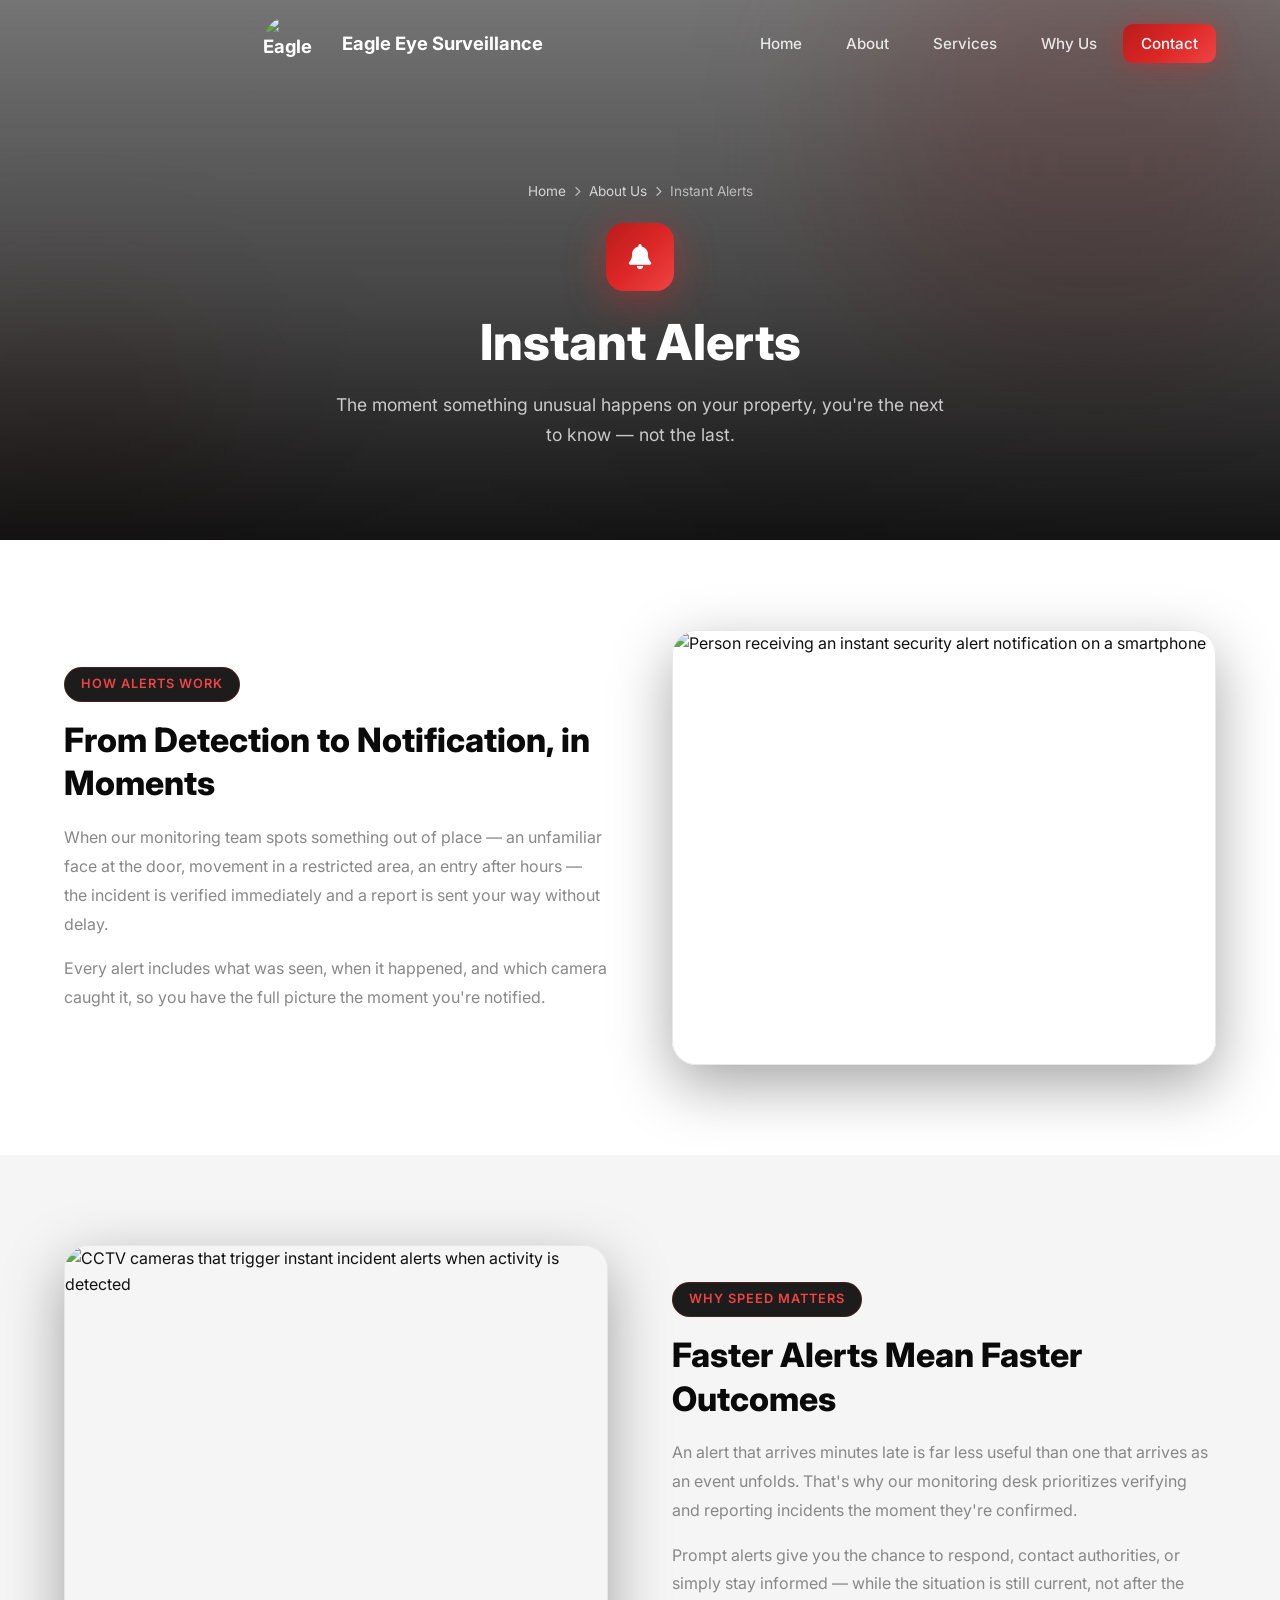
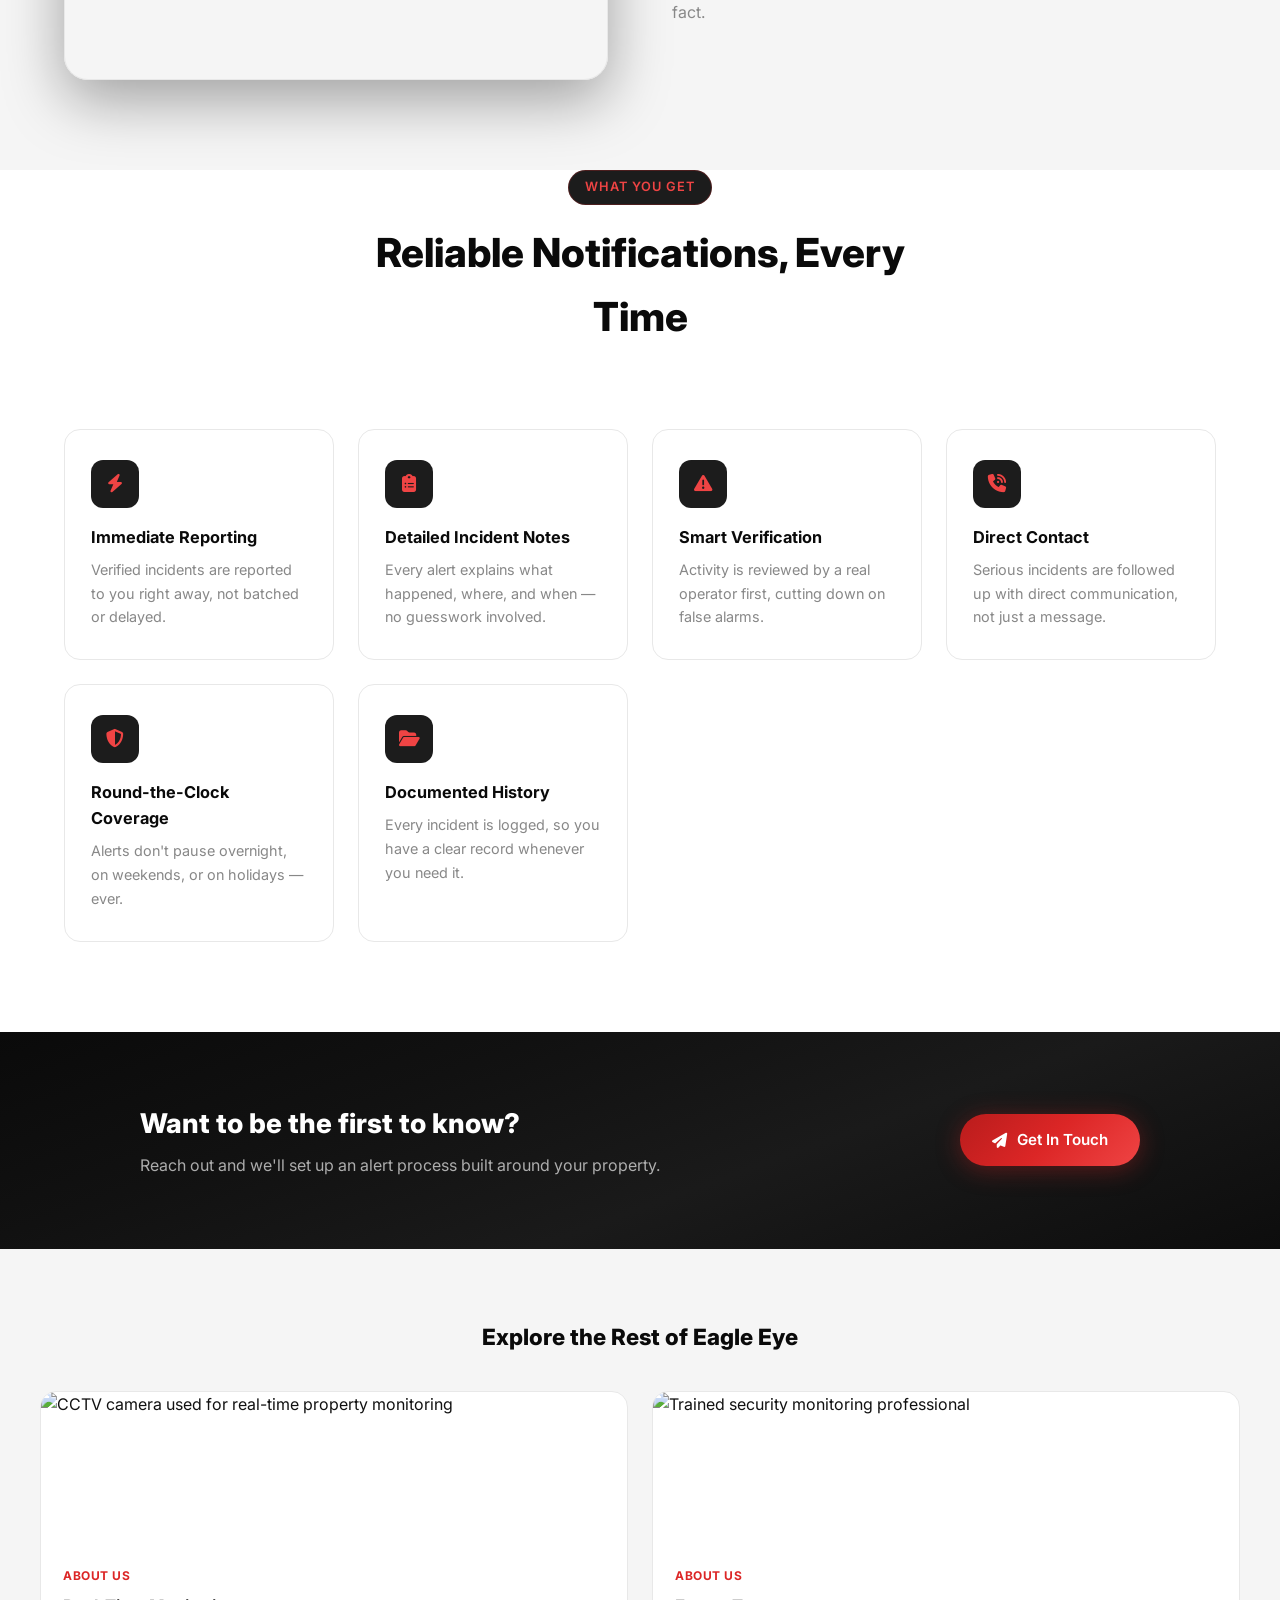
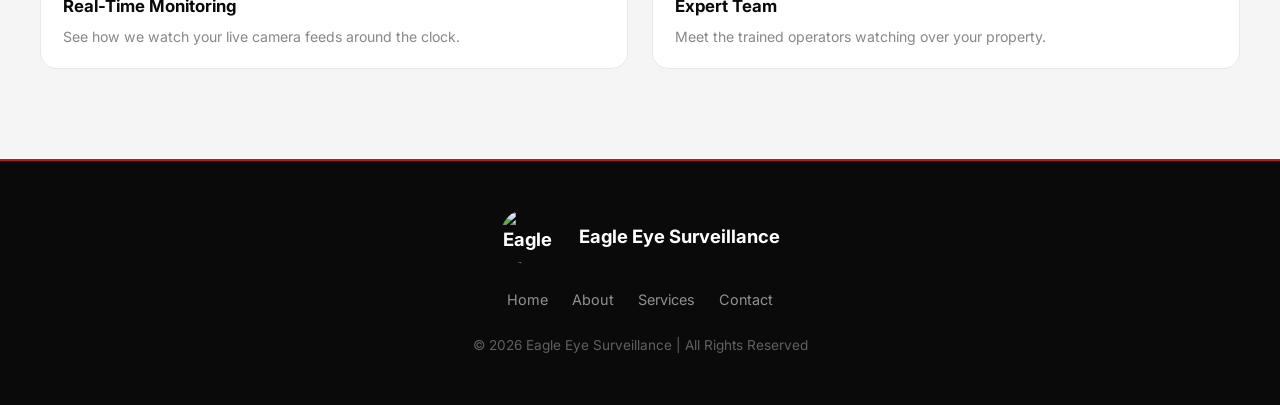
==== commit 72e482a4: "Update Alerts.html" ====
--- a/Alerts.html
+++ b/Alerts.html
@@ -190,10 +190,10 @@
     <footer class="footer">
         <div class="footer-content">
             <div class="footer-brand">
-                <div class="logo-icon small">
-                    <i class="fas fa-eye"></i>
-                </div>
+               <a href="" class="logo">
+                <img src="https://raw.githubusercontent.com/Iqrawaseem8219/eaglee/main/WhatsApp%20Image%202026-08-06%20at%208.54.20%20PM.jpeg" alt="Eagle Eye Surveillance Logo" class="logo-img">
                 <span>Eagle Eye Surveillance</span>
+              </a>
             </div>
             <div class="footer-links">
                 <a href="index.html#home">Home</a>
--- a/style.css
+++ b/style.css
@@ -949,27 +949,27 @@
 }
 
 .contact-logo{
-    flex: 1;
+    flex: 0 0 340px;
     display: flex;
     flex-direction: column;
-    justify-content: center;
-    align-items: center;
+    align-items: center;
+    justify-content: center;
     text-align: center;
 }
 .contact-logo-img{
-    width: 520px;
-    height: auto;
-    object-fit: contain;
-}
-.contact-wrapper {
-    max-width: 900px;
-    margin: 0 auto;
-    display: grid;
-    grid-template-columns: 200px 1fr;
-    gap: 50px;
-    align-items: center;
-}
-
+    width: 260px;
+    height: 260px;
+    object-fit: cover;
+    border-radius: 50%;
+    box-shadow: 0 15px 40px rgba(0,0,0,.2);
+}
+.contact-wrapper{
+    display: flex;
+    justify-content: space-between;
+    align-items: center;
+    gap: 100px;
+    flex-wrap: wrap;
+}
 
 .contact-logo-badge {
     width: 110px;
@@ -1002,15 +1002,15 @@
     color: var(--white);
 }
 
-.contact-logo-name {
-    margin-top: 18px;
-    font-weight: 800;
-    letter-spacing: 1.5px;
-    text-transform: uppercase;
-    font-size: 0.95rem;
-    color: var(--black);
-}
-
+.contact-logo-name{
+    margin-top:18px;
+    font-size:2rem;
+    font-weight:800;
+    color:var(--black);
+    white-space:nowrap;
+    text-transform:uppercase;
+    letter-spacing:2px;
+}
 .contact-logo-tag {
     margin-top: 4px;
     font-size: 0.8rem;
@@ -1021,6 +1021,8 @@
 .contact-info {
     text-align: left;
     flex: 1;
+    padding-left: 80px;
+     
 }
 
 .contact-info h2 {
@@ -1254,152 +1256,250 @@
 
 /* ===== Responsive ===== */
 @media (max-width: 768px) {
-    .hamburger {
-        display: flex;
-    }
-
-    .nav-links {
-        position: fixed;
-        top: 0;
-        right: -100%;
-        width: 280px;
-        height: 100vh;
-        background: rgba(10, 10, 10, 0.98);
-        backdrop-filter: blur(20px);
-        flex-direction: column;
-        justify-content: center;
-        align-items: center;
-        gap: 8px;
-        transition: var(--transition);
-        padding: 40px;
-    }
-
-    .nav-links.open {
-        right: 0;
-    }
-
-    .nav-link {
-        font-size: 1.05rem;
-        width: 100%;
-        text-align: center;
-    }
-
-    .hero {
-        padding: 100px 20px 60px;
-    }
-
-    .hero-stats {
-        gap: 20px;
-    }
-
-    .stat-divider {
-        display: none;
-    }
-
-    .stat-number {
-        font-size: 2rem;
-    }
-
-    .section {
-        padding: 70px 20px;
-    }
-
-    .cards {
-        grid-template-columns: 1fr;
-    }
-
-    .about-grid {
-        grid-template-columns: 1fr;
-    }
-
-    .hero-buttons {
-        flex-direction: column;
-        align-items: center;
-    }
-
-    .btn {
-        width: 100%;
-        max-width: 280px;
-        justify-content: center;
-    }
-
-    .btn-gmail {
-        width: 100%;
-        max-width: 320px;
-    }
-
-    .back-to-top {
-        bottom: 20px;
-        right: 20px;
-        width: 42px;
-        height: 42px;
-    }
-
-    .home-showcase {
-        padding: 70px 20px;
-    }
-
-    .showcase-grid {
-        grid-template-columns: 1fr;
-        gap: 40px;
-    }
-
-    .showcase-visual {
-        order: -1;
-    }
-
-    .showcase-ring {
-        display: none;
-    }
-
-    .detail-hero {
-        padding: 130px 20px 70px;
-    }
-
-    .detail-hero h1 {
-        font-size: 2rem;
-    }
-
-    .detail-split {
-        grid-template-columns: 1fr;
-        gap: 36px;
-    }
-
-    .detail-split.reverse .detail-split-visual {
-        order: -1;
-    }
-
-    .detail-feature-grid {
-        grid-template-columns: 1fr;
-    }
-
-    .detail-cta-inner {
-        flex-direction: column;
-        text-align: center;
-        gap: 24px;
-    }
+
+.hamburger {
+    display: flex;
+}
+
+.nav-links {
+    position: fixed;
+    top: 0;
+    right: -100%;
+    width: 280px;
+    height: 100vh;
+    background: rgba(10, 10, 10, 0.98);
+    backdrop-filter: blur(20px);
+    flex-direction: column;
+    justify-content: center;
+    align-items: center;
+    gap: 8px;
+    transition: var(--transition);
+    padding: 40px;
+}
+
+.nav-links.open {
+    right: 0;
+}
+
+.nav-link {
+    font-size: 1.05rem;
+    width: 100%;
+    text-align: center;
+}
+
+.hero {
+    padding: 100px 20px 60px;
+}
+
+.hero-stats {
+    gap: 20px;
+}
+
+.stat-divider {
+    display: none;
+}
+
+.stat-number {
+    font-size: 2rem;
+}
+
+.section {
+    padding: 70px 20px;
+}
+
+.cards {
+    grid-template-columns: 1fr;
+}
+
+.about-grid {
+    grid-template-columns: 1fr;
+}
+
+.hero-buttons {
+    flex-direction: column;
+    align-items: center;
+}
+
+.btn {
+    width: 100%;
+    max-width: 280px;
+    justify-content: center;
+}
+
+.btn-gmail {
+    width: 100%;
+    max-width: 320px;
+}
+
+.back-to-top {
+    bottom: 20px;
+    right: 20px;
+    width: 42px;
+    height: 42px;
+}
+
+.home-showcase {
+    padding: 70px 20px;
+}
+
+.showcase-grid {
+    grid-template-columns: 1fr;
+    gap: 40px;
+}
+
+.showcase-visual {
+    order: -1;
+}
+
+.showcase-ring {
+    display: none;
+}
+
+.detail-hero {
+    padding: 130px 20px 70px;
+}
+
+.detail-hero h1 {
+    font-size: 2rem;
+}
+
+.detail-split,
+.detail-split-inner{
+    display:flex;
+    flex-direction:column;
+    align-items:center;
+    gap:30px;
+    padding:20px 0;
+}
+
+.detail-split-text{
+    width:100%;
+    order:2;
+    text-align:left;
+}
+
+.detail-split-visual{
+    width:100%;
+    order:1;
+}
+
+.detail-split-visual img{
+    width:100%;
+    max-width:100%;
+    height:260px;
+    object-fit:cover;
+    border-radius:18px;
+    display:block;
+    box-shadow:0 10px 25px rgba(0,0,0,.18);
+}
+
+.detail-split-text .section-tag{
+    display:inline-block;
+    font-size:.82rem;
+    margin-bottom:12px;
+}
+
+.detail-split-text h2{
+    font-size:1.65rem;
+    line-height:1.35;
+    margin-bottom:18px;
+}
+
+.detail-split-text p{
+    font-size:1rem;
+    line-height:1.9;
+    margin-bottom:18px;
+    color:#d8d8d8;
+}
+
+.detail-split.alt{
+    margin-top:40px;
+}
+
+/* ---------- CONTACT PAGE ---------- */
+
+.contact-wrapper {
+    flex-direction: column-reverse;
+    align-items: center;
+    text-align: center;
+    gap: 40px;
+}
+
+.contact-info,
+.contact-logo {
+    width: 100%;
+}
+
+.contact-logo img,
+.contact-logo-img {
+    width: 100%;
+    max-width: 280px;
+    margin: 0 auto;
+}
+
+.contact-details {
+    width: 100%;
+}
+
+.contact-item {
+    justify-content: center;
+}
+
+.contact-email-action {
+    width: 100%;
+}
+
+.email-note {
+    display: block;
+    margin-top: 12px;
+}
+
 }
 
 @media (max-width: 480px) {
-    .logo span {
-        font-size: 0.95rem;
-    }
-
-    .logo-icon {
-        width: 38px;
-        height: 38px;
-    }
-
-    .hero-badge {
-        font-size: 0.78rem;
-        padding: 6px 14px;
-    }
-
-    .feature-grid {
-        grid-template-columns: 1fr;
-    }
-}
-
+
+.logo span {
+    font-size: 0.95rem;
+}
+
+.logo-icon {
+    width: 38px;
+    height: 38px;
+}
+
+.hero-badge {
+    font-size: 0.78rem;
+    padding: 6px 14px;
+}
+
+.feature-grid {
+    grid-template-columns: 1fr;
+}
+
+/* NEW */
+
+.detail-split-text h2 {
+    font-size: 1.5rem;
+}
+
+.detail-split-text p {
+    font-size: 0.95rem;
+}
+
+.contact-logo img,
+.contact-logo-img {
+    max-width: 220px;
+}
+
+.contact-info h2 {
+    font-size: 1.6rem;
+}
+
+.btn-gmail {
+    max-width: 100%;
+}
+
+}
 /* ===== About Detail Pages ===== */
 .detail-hero {
     min-height: 60vh;
@@ -1708,13 +1808,7 @@
     margin-right: 12px;
 }
 
-.contact-logo-img {
-    width: 90px;
-    height: 90px;
-    object-fit: contain;
-    border-radius: 50%;
-    margin-bottom: 15px;
-}
+
 @media (max-width:768px){
 
     .contact-wrapper{
@@ -1727,4 +1821,4 @@
         width: 100%;
     }
 
-}+}
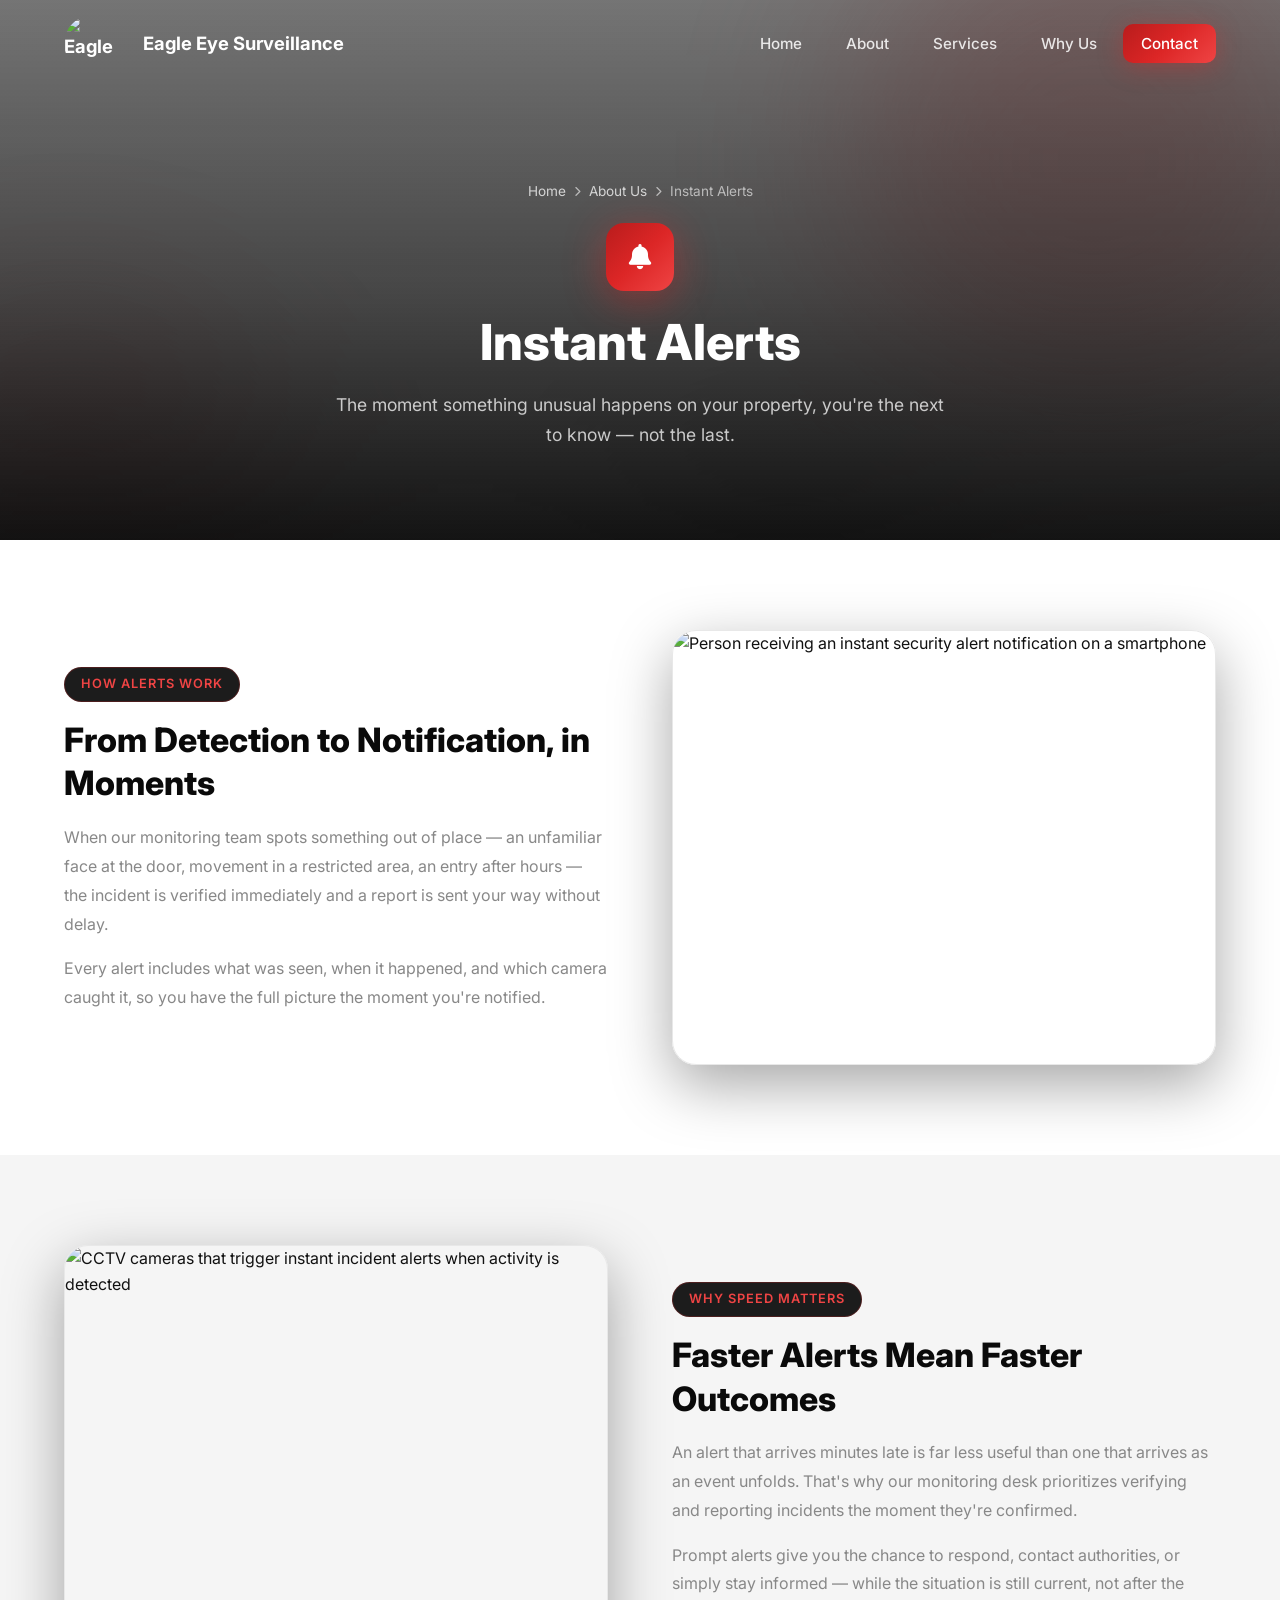
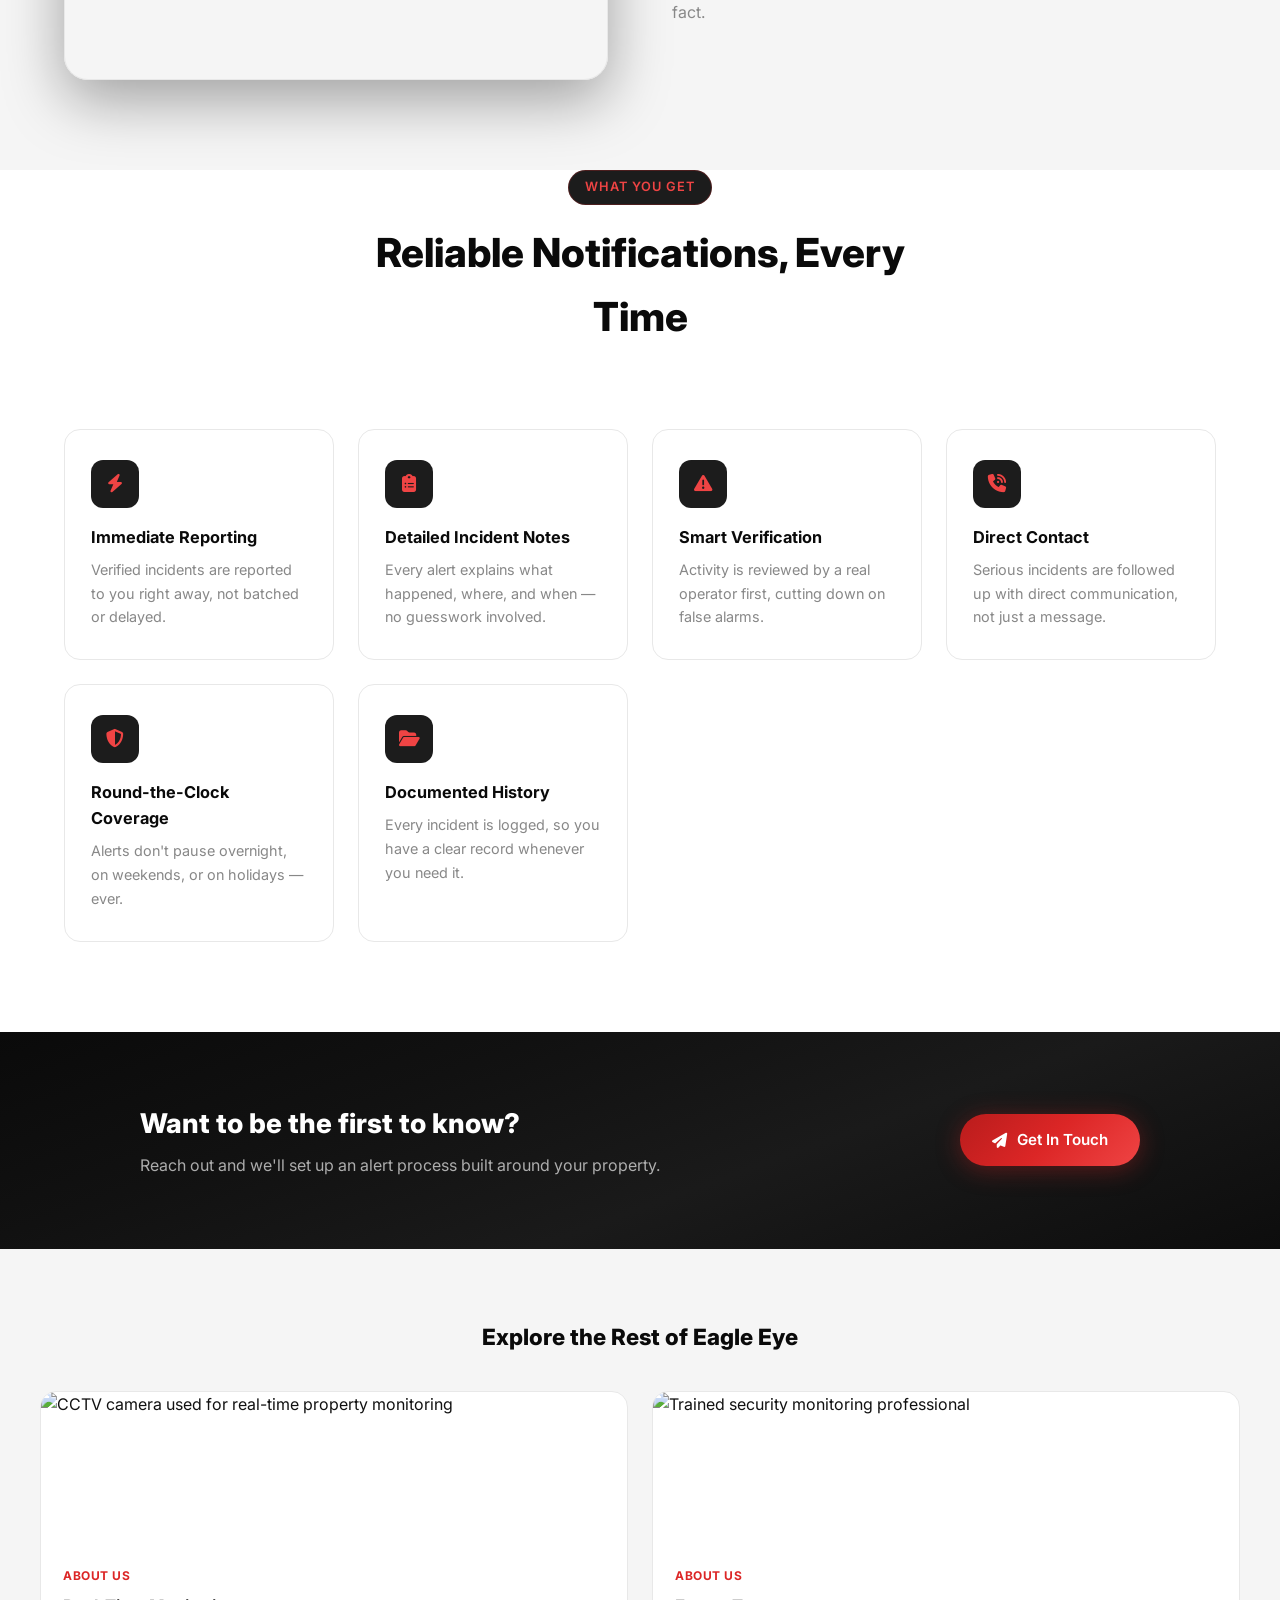
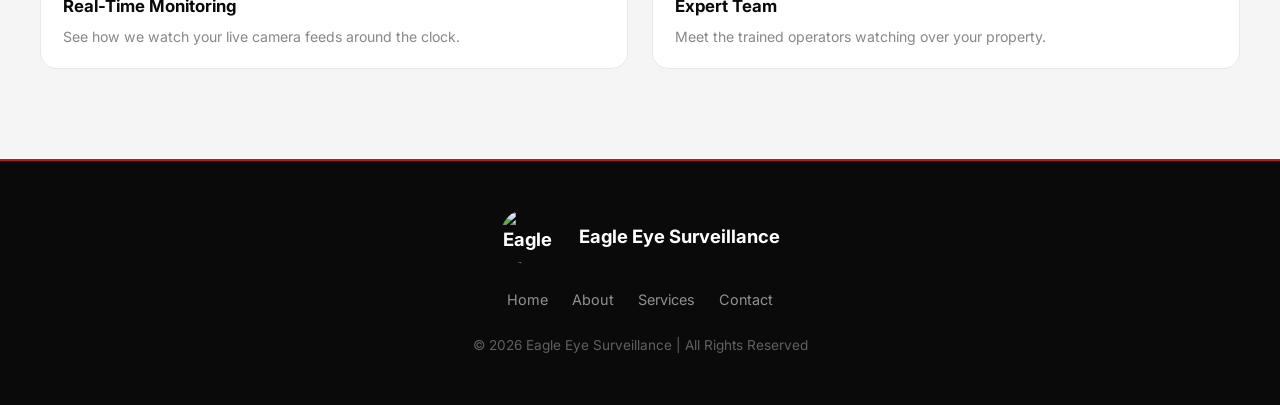
==== commit 1b189a9a: "Update Alerts.html" ====
--- a/Alerts.html
+++ b/Alerts.html
@@ -22,10 +22,8 @@
     <nav class="navbar" id="navbar">
         <div class="nav-container">
             <a href="index.html#home" class="logo">
-                <a href="#home" class="logo">
                 <img src="https://raw.githubusercontent.com/Iqrawaseem8219/eaglee/main/WhatsApp%20Image%202026-08-06%20at%208.54.20%20PM.jpeg" alt="Eagle Eye Surveillance Logo" class="logo-img">
                 <span>Eagle Eye Surveillance</span>
-            </a>
             </a>
 
             <button class="hamburger" id="hamburger" aria-label="Toggle menu">
@@ -190,10 +188,10 @@
     <footer class="footer">
         <div class="footer-content">
             <div class="footer-brand">
-               <a href="" class="logo">
-                <img src="https://raw.githubusercontent.com/Iqrawaseem8219/eaglee/main/WhatsApp%20Image%202026-08-06%20at%208.54.20%20PM.jpeg" alt="Eagle Eye Surveillance Logo" class="logo-img">
-                <span>Eagle Eye Surveillance</span>
-              </a>
+                <a href="#home" class="logo">
+              <img src="https://raw.githubusercontent.com/Iqrawaseem8219/eaglee/main/WhatsApp%20Image%202026-08-06%20at%208.54.20%20PM.jpeg" alt="Eagle Eye Surveillance Logo" class="logo-img">
+              <span>Eagle Eye Surveillance</span>
+               </a>
             </div>
             <div class="footer-links">
                 <a href="index.html#home">Home</a>
